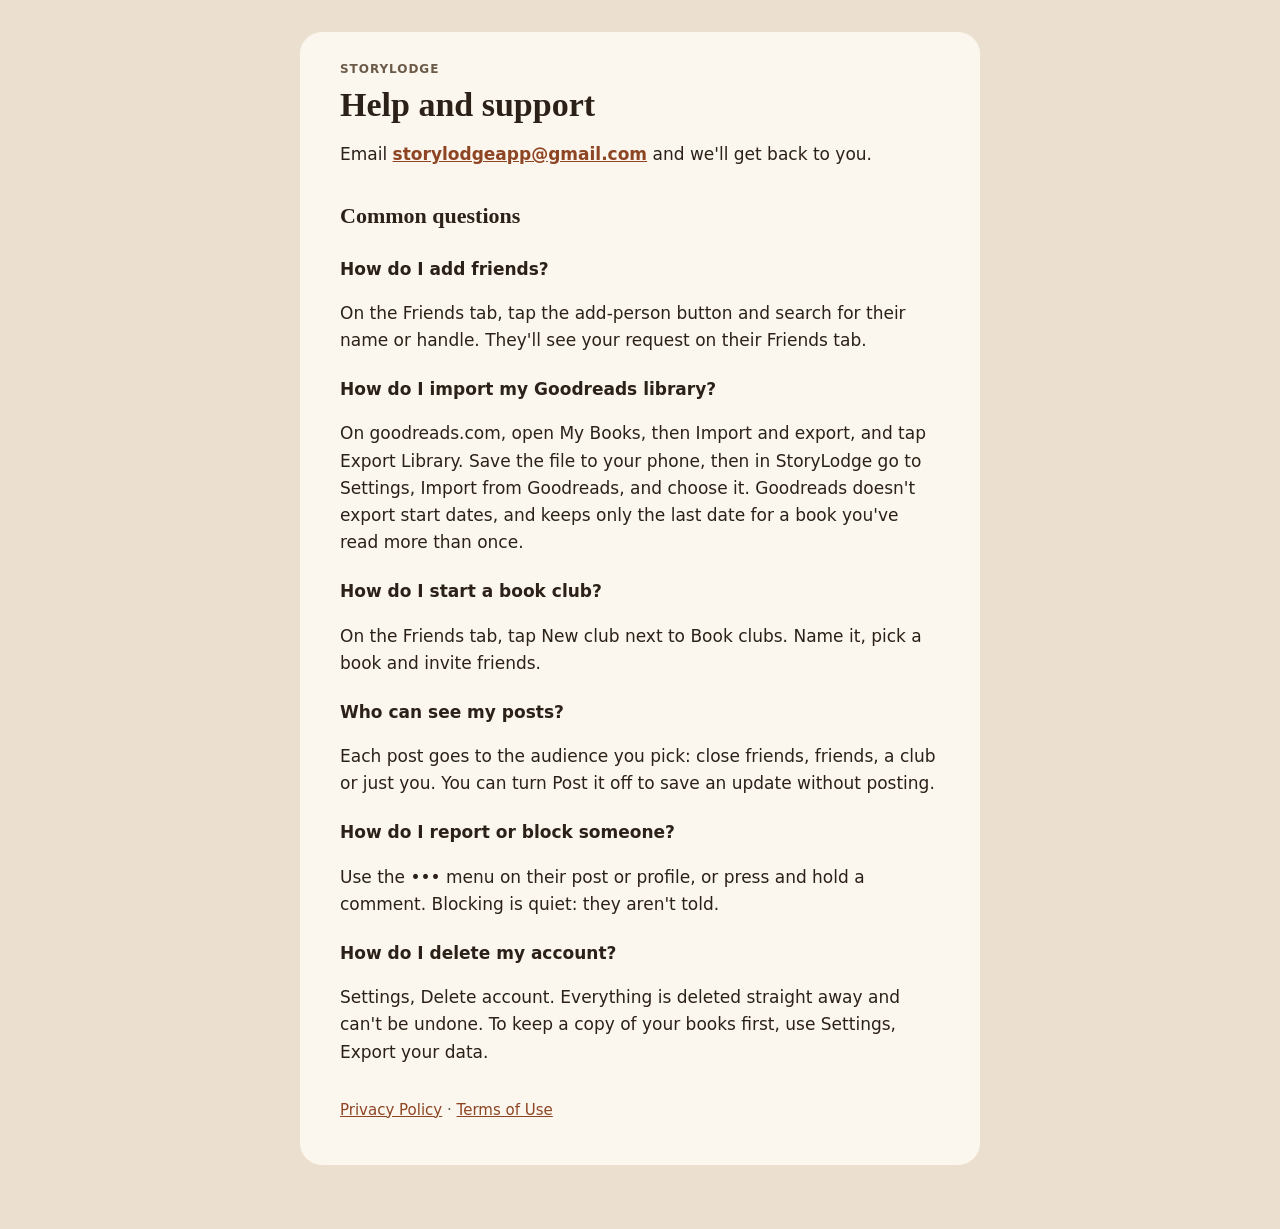
==== support.html @ 85fefceb "StoryLodge privacy policy, terms and support page" ====
<!doctype html>
<html lang="en">
<head>
<meta charset="utf-8">
<meta name="viewport" content="width=device-width,initial-scale=1">
<title>StoryLodge Support</title>
<link rel="stylesheet" href="legal.css">
</head>
<body>
<main>
<p class="eyebrow">StoryLodge</p>
<h1>Help and support</h1>

<p>Email <b><a href="mailto:storylodgeapp@gmail.com">storylodgeapp@gmail.com</a></b> and we'll get back to you.</p>

<h2>Common questions</h2>

<h3>How do I add friends?</h3>
<p>On the Friends tab, tap the add-person button and search for their name or handle. They'll see your request on their Friends tab.</p>

<h3>How do I import my Goodreads library?</h3>
<p>On goodreads.com, open My Books, then Import and export, and tap Export Library. Save the file to your phone, then in StoryLodge go to Settings, Import from Goodreads, and choose it. Goodreads doesn't export start dates, and keeps only the last date for a book you've read more than once.</p>

<h3>How do I start a book club?</h3>
<p>On the Friends tab, tap New club next to Book clubs. Name it, pick a book and invite friends.</p>

<h3>Who can see my posts?</h3>
<p>Each post goes to the audience you pick: close friends, friends, a club or just you. You can turn Post it off to save an update without posting.</p>

<h3>How do I report or block someone?</h3>
<p>Use the ••• menu on their post or profile, or press and hold a comment. Blocking is quiet: they aren't told.</p>

<h3>How do I delete my account?</h3>
<p>Settings, Delete account. Everything is deleted straight away and can't be undone. To keep a copy of your books first, use Settings, Export your data.</p>

<p class="links"><a href="privacy.html">Privacy Policy</a> · <a href="terms.html">Terms of Use</a></p>
</main>
</body>
</html>
---- legal.css ----
/* StoryLodge's legal and help pages, in Cedar colors (design/brand.md). */
:root {
  --ground: #EBE0CF; --surface: #FBF6EE; --ink: #2B2118; --muted: #6B5A48; --tint-text: #8E4524;
  color-scheme: light;
}
@media (prefers-color-scheme: dark) {
  :root { --ground: #1A130E; --surface: #261C15; --ink: #F2E6D6; --muted: #B8A48D; --tint-text: #E08A55; color-scheme: dark; }
}
* { box-sizing: border-box; }
body {
  margin: 0; background: var(--ground); color: var(--ink);
  font: 17px/1.6 -apple-system, BlinkMacSystemFont, "Segoe UI", system-ui, sans-serif;
  padding: 32px max(16px, env(safe-area-inset-right, 0px)) 64px max(16px, env(safe-area-inset-left, 0px));
}
main { max-width: 680px; margin: 0 auto; background: var(--surface); border-radius: 22px; padding: 28px clamp(18px, 5vw, 40px); }
.eyebrow { margin: 0; font-size: 12px; font-weight: 600; letter-spacing: .08em; text-transform: uppercase; color: var(--muted); }
h1 { font-family: "New York", Georgia, serif; font-size: 34px; line-height: 1.15; margin: 6px 0 4px; }
h2 { font-family: "New York", Georgia, serif; font-size: 22px; margin: 30px 0 6px; }
h3 { font-size: 17px; margin: 22px 0 2px; }
.updated { color: var(--muted); font-size: 14px; margin-top: 0; }
a { color: var(--tint-text); }
ul { padding-left: 22px; }
li { margin: 6px 0; }
.links { margin-top: 32px; color: var(--muted); font-size: 15px; }
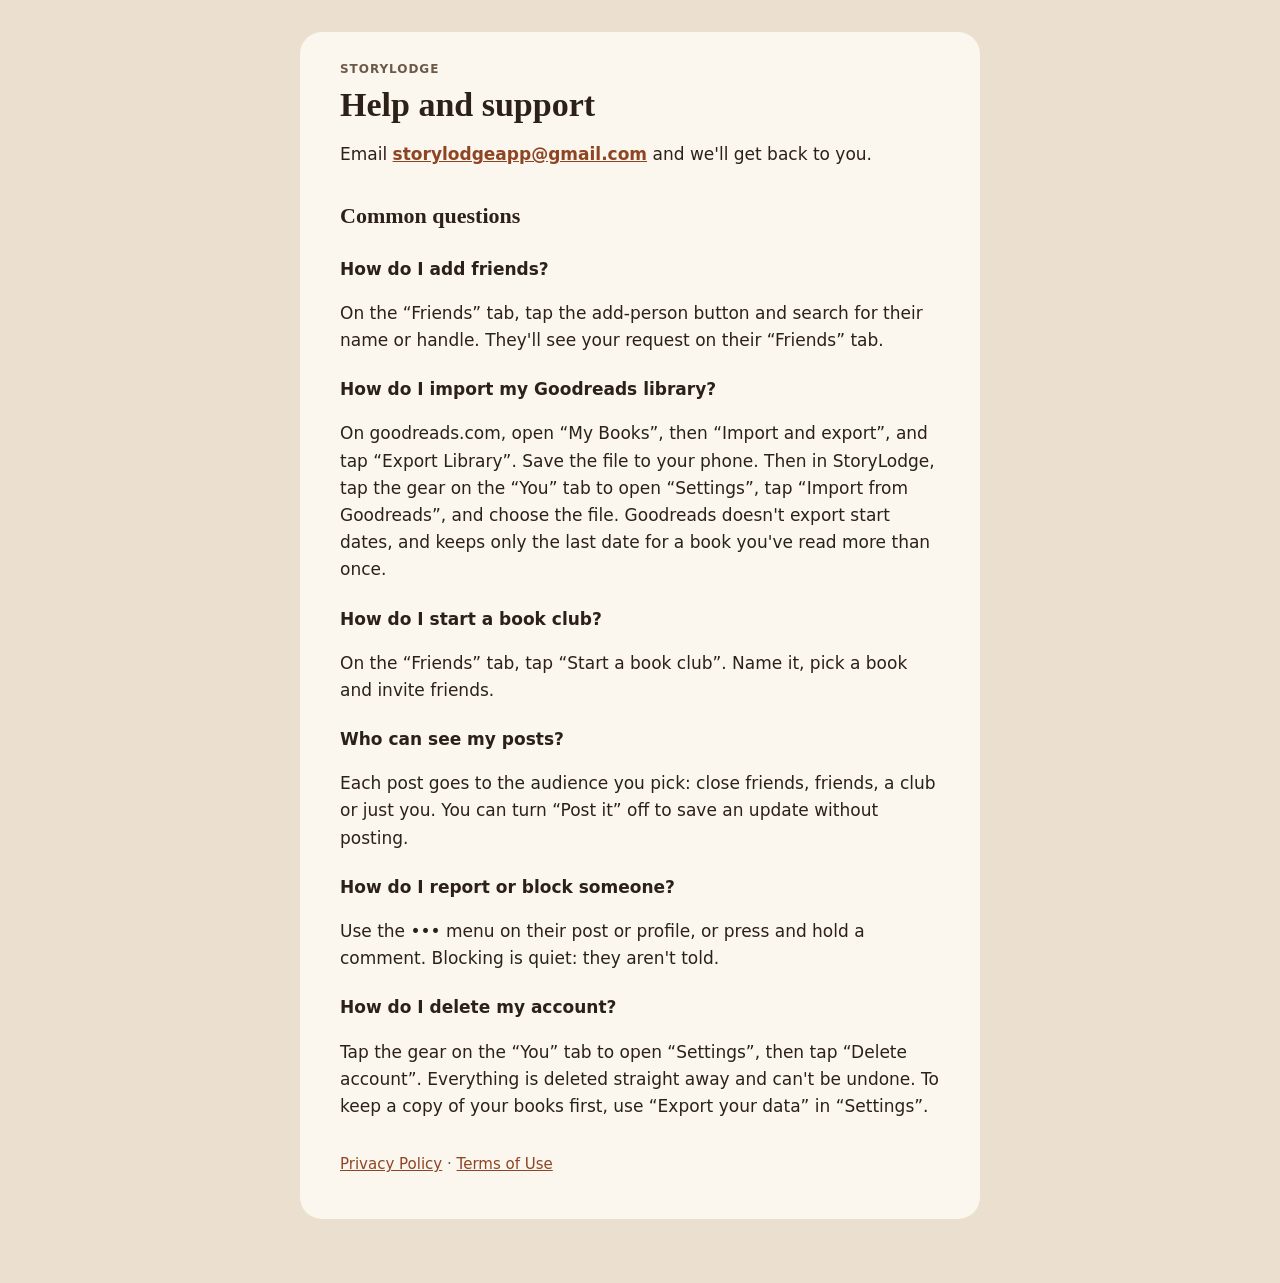
==== commit 915478cc: "Quote names on screen; correct the support steps" ====
--- a/support.html
+++ b/support.html
@@ -16,22 +16,22 @@
 <h2>Common questions</h2>
 
 <h3>How do I add friends?</h3>
-<p>On the Friends tab, tap the add-person button and search for their name or handle. They'll see your request on their Friends tab.</p>
+<p>On the “Friends” tab, tap the add-person button and search for their name or handle. They'll see your request on their “Friends” tab.</p>
 
 <h3>How do I import my Goodreads library?</h3>
-<p>On goodreads.com, open My Books, then Import and export, and tap Export Library. Save the file to your phone, then in StoryLodge go to Settings, Import from Goodreads, and choose it. Goodreads doesn't export start dates, and keeps only the last date for a book you've read more than once.</p>
+<p>On goodreads.com, open “My Books”, then “Import and export”, and tap “Export Library”. Save the file to your phone. Then in StoryLodge, tap the gear on the “You” tab to open “Settings”, tap “Import from Goodreads”, and choose the file. Goodreads doesn't export start dates, and keeps only the last date for a book you've read more than once.</p>
 
 <h3>How do I start a book club?</h3>
-<p>On the Friends tab, tap New club next to Book clubs. Name it, pick a book and invite friends.</p>
+<p>On the “Friends” tab, tap “Start a book club”. Name it, pick a book and invite friends.</p>
 
 <h3>Who can see my posts?</h3>
-<p>Each post goes to the audience you pick: close friends, friends, a club or just you. You can turn Post it off to save an update without posting.</p>
+<p>Each post goes to the audience you pick: close friends, friends, a club or just you. You can turn “Post it” off to save an update without posting.</p>
 
 <h3>How do I report or block someone?</h3>
 <p>Use the ••• menu on their post or profile, or press and hold a comment. Blocking is quiet: they aren't told.</p>
 
 <h3>How do I delete my account?</h3>
-<p>Settings, Delete account. Everything is deleted straight away and can't be undone. To keep a copy of your books first, use Settings, Export your data.</p>
+<p>Tap the gear on the “You” tab to open “Settings”, then tap “Delete account”. Everything is deleted straight away and can't be undone. To keep a copy of your books first, use “Export your data” in “Settings”.</p>
 
 <p class="links"><a href="privacy.html">Privacy Policy</a> · <a href="terms.html">Terms of Use</a></p>
 </main>
